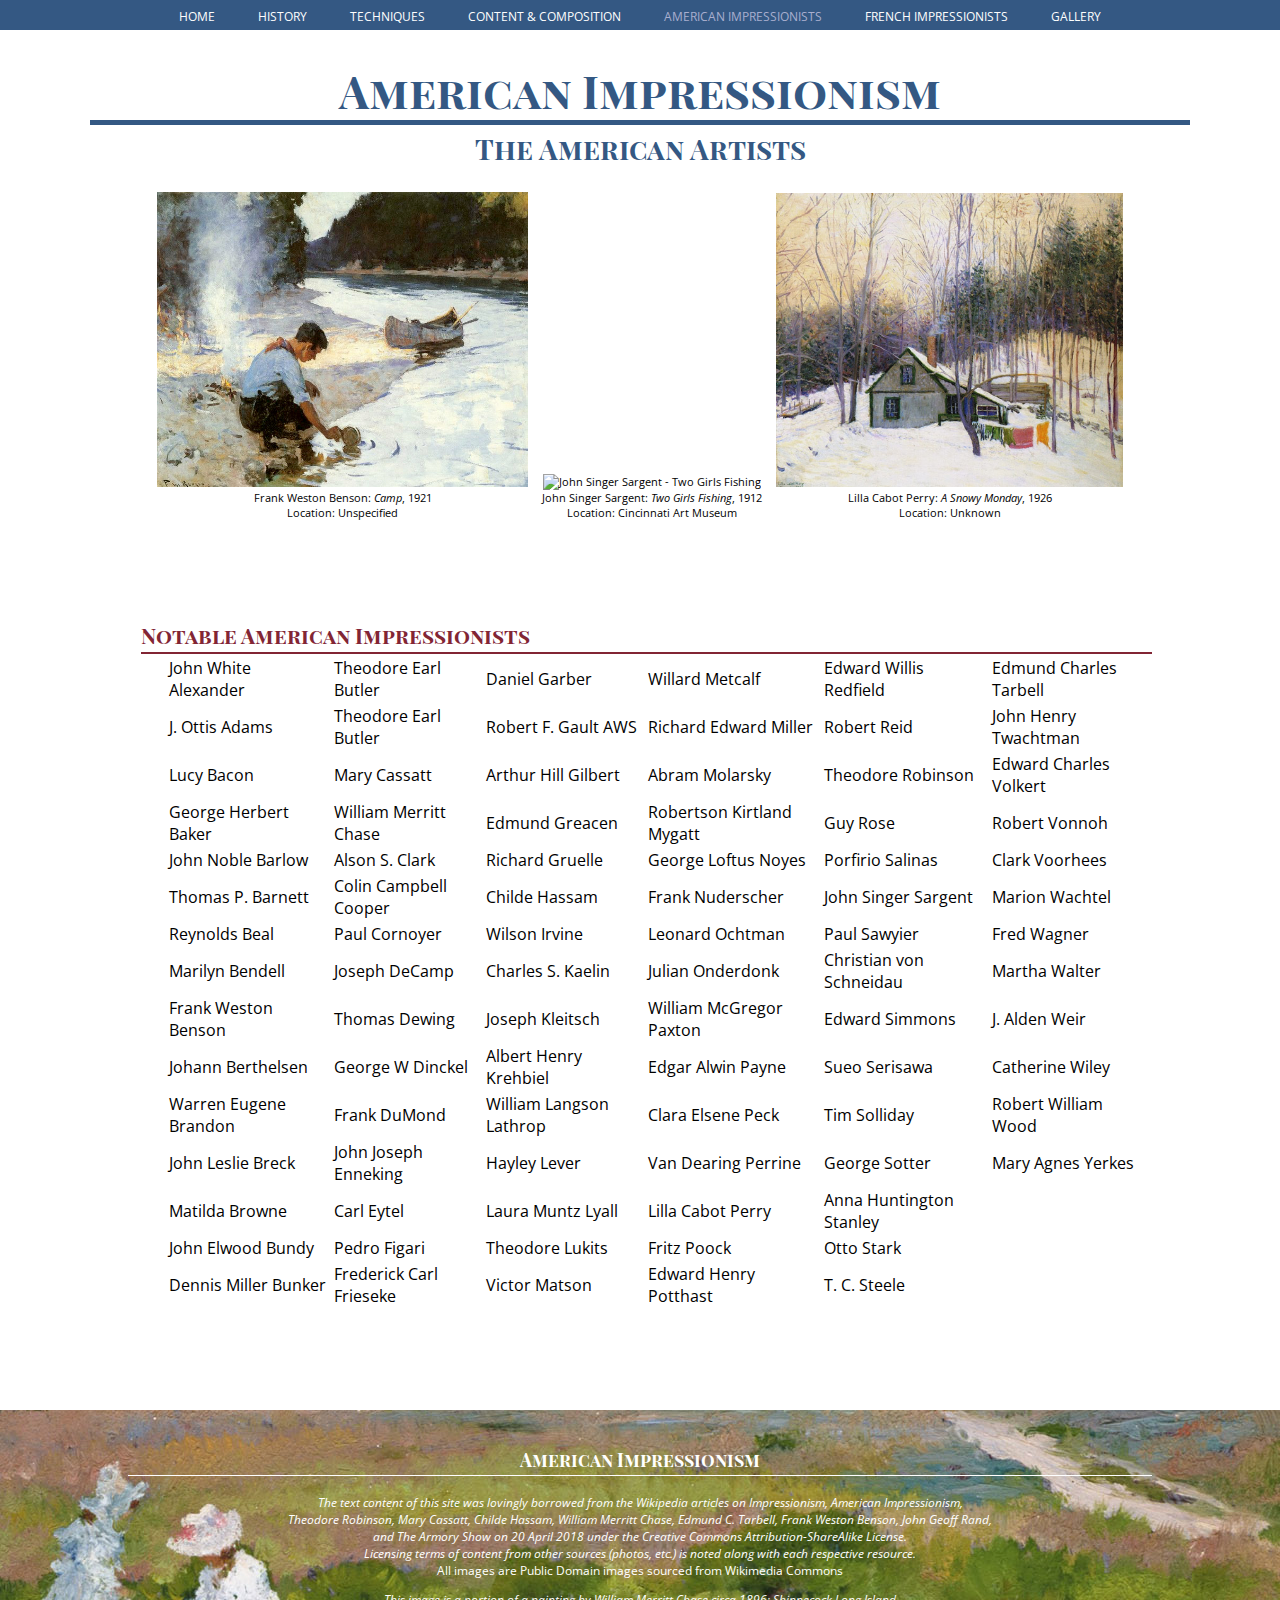
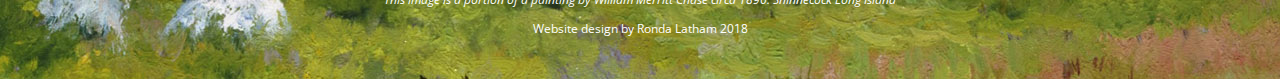
==== americans.html @ 2f0575f9 "Add files via upload" ====
<!DOCTYPE HTML>

<html lang="en">

<head>
<meta charset="utf-8" />
<link rel="stylesheet" type="text/css" href="ai.css">
<link href="https://fonts.googleapis.com/css?family=Open+Sans:300,600|Playfair+Display+SC:700|Playfair+Display:400,700" rel="stylesheet"> 
<title>American Impressionism: American Artists</title>

<body>
<nav role="navigation">
  <ul>
    <li><a href="index.html">Home</a></li>
    <li><a href="history.html">History</a></li>
    <li><a href="techniques.html">Techniques</a></li>
    <li><a href="composition.html">Content & Composition</a></li>
    <li>American Impressionists</li>
    <li><a href="french.html">French Impressionists</a></li>
    <li><a href="gallery.html">Gallery</a></li>
  </ul>
</nav>
<header class="center" role="banner"><!-- Center the Images and h1 inside the header -->
<h1>American Impressionism</h1> 
<h2>The American Artists</h2>
<figure>
  <img src="images/Camp_WC_1921_Frank_Weston_Benson.jpg" width="371" alt="Frank Weston Benson - Camp">
  <figcaption>Frank Weston Benson: <i>Camp</i>, 1921<br>Location: Unspecified</figcaption>
</figure>
<figure>
     <img src="images/John_Singer_Sargent_-_Two_Girls_Fishing.jpg" alt="John Singer Sargent - Two Girls Fishing" width="373">
<figcaption>John Singer Sargent: <i>Two Girls Fishing</i>, 1912<br>Location: Cincinnati Art Museum</figcaption>
</figure>
<figure>
	<img src="images/Lilla_Cabot_Perry,_1926_-_A_Snowy_Monday_sm.jpg" alt="Lilla Cabot Perry - A Snowy Monday" width="347">
<figcaption>Lilla Cabot Perry: <i>A Snowy Monday</i>, 1926<br>Location: Unknown</figcaption>
</figure>
</header>
<main><!-- start main body content -->
<p class="important">&nbsp;</p>


<h2>Notable American impressionists</h2>

<table>
  <tr>
    <td>John White Alexander</td>
    <td>Theodore Earl Butler</td>
    <td>Daniel Garber</td>
    <td>Willard Metcalf</td>
    <td>Edward Willis Redfield</td>
    <td>Edmund Charles Tarbell</td>
  </tr>
    <tr>
    <td>J. Ottis Adams</td>
    <td>Theodore Earl Butler</td>
    <td>Robert F. Gault AWS</td>
    <td>Richard Edward Miller</td>
    <td>Robert Reid</td>
    <td>John Henry Twachtman</td>
  </tr>
    <tr>
    <td>Lucy Bacon</td>
    <td>Mary Cassatt</td>
    <td>Arthur Hill Gilbert</td>
    <td>Abram Molarsky</td>
    <td>Theodore Robinson</td>
    <td>Edward Charles Volkert</td>
  </tr>
    <tr>
    <td>George Herbert Baker</td>
    <td>William Merritt Chase</td>
    <td>Edmund Greacen</td>
    <td>Robertson Kirtland Mygatt</td>
    <td>Guy Rose</td>
    <td>Robert Vonnoh</td>
  </tr>
    <tr>
    <td>John Noble Barlow</td>
    <td>Alson S. Clark</td>
    <td>Richard Gruelle</td>
    <td>George Loftus Noyes</td>
    <td>Porfirio Salinas</td>
    <td>Clark Voorhees</td>
  </tr>
    <tr>
    <td>Thomas P. Barnett</td>
    <td>Colin Campbell Cooper</td>
    <td>Childe Hassam</td>
    <td>Frank Nuderscher</td>
    <td>John Singer Sargent</td>
    <td>Marion Wachtel</td>
  </tr>
    <tr>
    <td>Reynolds Beal</td>
    <td>Paul Cornoyer</td>
    <td>Wilson Irvine</td>
    <td>Leonard Ochtman</td>
    <td>Paul Sawyier</td>
    <td>Fred Wagner</td>
  </tr>
    <tr>
    <td>Marilyn Bendell</td>
    <td>Joseph DeCamp</td>
    <td>Charles S. Kaelin</td>
    <td>Julian Onderdonk</td>
    <td>Christian von Schneidau</td>
    <td>Martha Walter</td>
  </tr>
    <tr>
    <td>Frank Weston Benson</td>
    <td>Thomas Dewing</td>
    <td>Joseph Kleitsch</td>
    <td>William McGregor Paxton</td>
    <td>Edward Simmons</td>
    <td>J. Alden Weir</td>
  </tr>
    <tr>
    <td>Johann Berthelsen</td>
    <td>George W Dinckel</td>
    <td>Albert Henry Krehbiel</td>
    <td>Edgar Alwin Payne</td>
    <td>Sueo Serisawa</td>
    <td>Catherine Wiley</td>
  </tr>
    <tr>
    <td>Warren Eugene Brandon</td>
    <td>Frank DuMond</td>
    <td>William Langson Lathrop</td>
    <td>Clara Elsene Peck</td>
    <td>Tim Solliday</td>
    <td>Robert William Wood</td>
  </tr>
    <tr>
    <td>John Leslie Breck</td>
    <td>John Joseph Enneking</td>
    <td>Hayley Lever</td>
    <td>Van Dearing Perrine</td>
    <td>George Sotter</td>
    <td>Mary Agnes Yerkes</td>
  </tr>
    <tr>
    <td>Matilda Browne</td>
    <td>Carl Eytel</td>
    <td>Laura Muntz Lyall</td>
    <td>Lilla Cabot Perry</td>
    <td>Anna Huntington Stanley</td>
    <td>&nbsp;</td>
  </tr>
    <tr>
    <td>John Elwood Bundy</td>
    <td>Pedro Figari</td>
    <td>Theodore Lukits</td>
    <td>Fritz Poock</td>
    <td>Otto Stark</td>
    <td>&nbsp;</td>
  </tr>
    <tr>
    <td>Dennis Miller Bunker</td>
    <td>Frederick Carl Frieseke</td>
    <td>Victor Matson</td>
    <td>Edward Henry Potthast</td>
    <td>T. C. Steele</td>
    <td>&nbsp;</td>
  </tr>

</table>

</main><!-- end main body content -->
<footer role="contentsource">
<h3>American Impressionism</h3>
<p><i>The text content of this site was lovingly borrowed from the Wikipedia articles on Impressionism, American Impressionism,</br>Theodore Robinson, Mary Cassatt, Childe Hassam, William Merritt Chase, Edmund C. Tarbell, Frank Weston Benson, John Geoff Rand,</br>and The Armory Show on 20 April 2018 under the Creative Commons Attribution-ShareAlike License.</br>Licensing terms of content from other sources (photos, etc.) is noted along with each respective resource.</i></br>All images are Public Domain images sourced from Wikimedia Commons</p></p>
<p><i>This image is a portion of a painting by William Merritt Chase circa 1896: Shinnecock Long Island</i></p>
<p>Website design by Ronda Latham 2018</p>
</footer>
</body>

</html>
---- ai.css ----
/*
    stylesheet for American Impressionism
*/
/*
    font-family: 'Open Sans', sans-serif;
    font-family: 'Playfair Display SC', serif;
    font-family: 'Playfair Display', serif;
*/
body {
  font-family: 'Open Sans', sans-serif;
  margin: 0 auto;
  padding: 0;  
  }
main {
  padding-left: 13%;
  padding-right: 10%;
  padding-bottom: 100px;
  }
h1, h2, h3 {
  font-family: 'Playfair Display SC', serif;
  font-weight: bold;
  }
header h1 {
   color: #345883;
   font-size: 27px;
   padding-bottom: 0px;
   margin-bottom: 20px;
   border-bottom: 5px solid #345883;
   }
h2 {
  color: #822534;
  text-transform: capitalize;
  }
header h2 {
   padding-top: 0px;
   padding-bottom: 0px;
   margin-top: -15px;
   margin-bottom: 20px;
   font-size: 20px;
   color: #345883;
   }
main h2 {
    /*font-family: 'Playfair Display', serif;*/
   font-size: 21px;
   padding-top: 20px;
   margin-left: -25px;
   padding-bottom: 3px;
   margin-bottom: 0px;
   border-bottom: 2px solid #822534;
   }
header {
  padding-bottom:20px;
  padding-left: 7%;
  padding-right: 7%;
  }
@media screen and (min-width:720px) {
    header h1 { font-size:45px; }
    header h2 { font-size: 28px; } /* Increase the font size for larger screens*/
  }
@media screen and (max-width:720px) {
    img { width:280px; } /* Decrease the size of the images for smaller screens*/
    }
figure {
   display: inline-block;
   text-align: center;
   font-size: 11px;
   margin: 5px;
   }
nav {
  background-color: #345883;
  color: #a9afcf;
  text-transform: uppercase;
  font-size: 12px;
  text-align: right;
  }
nav ul {
   padding: 0px;
   margin: 0 auto;
   text-align: center;
  }
nav li {
  display: inline-block;
  list-style-type: none;
  padding: 8px 20px 5px 20px;
  }
nav a:link {
  color: #ffffff;
  text-decoration: none;
  }
nav a:visited {
   color: #ffffff;
   }
nav a:hover {
  color: #a9afcf;
  text-decoration: none;
  }
nav a:active {
   color: #a9afcf;
   }
table {
  width: 100%;
  }
footer {
  font-family: 'Open Sans', sans-serif;
  color: #ffffff;
  font-size: 12px;
  text-align: center;
  background-color: #345883;
  background: url("images/Background.jpg") bottom center no-repeat;
  padding-left: 10%;
  padding-right: 10%;
  padding-top: 20px;
  padding-bottom: 30px;
  margin-bottom: 0px;
   }
footer h3 {
  border-bottom: 1px solid #ffffff;
  padding-bottom: 3px;
  font-size: 18px;
  }  
.important {
  }
.firstparagraph {
  margin-top: 10px;
  }
.fltlft {
  float: left;
  }
.fltrt {
   float: right;
   }
.clear {
  clear: both;
  }
.center {
  text-align: center;
  }
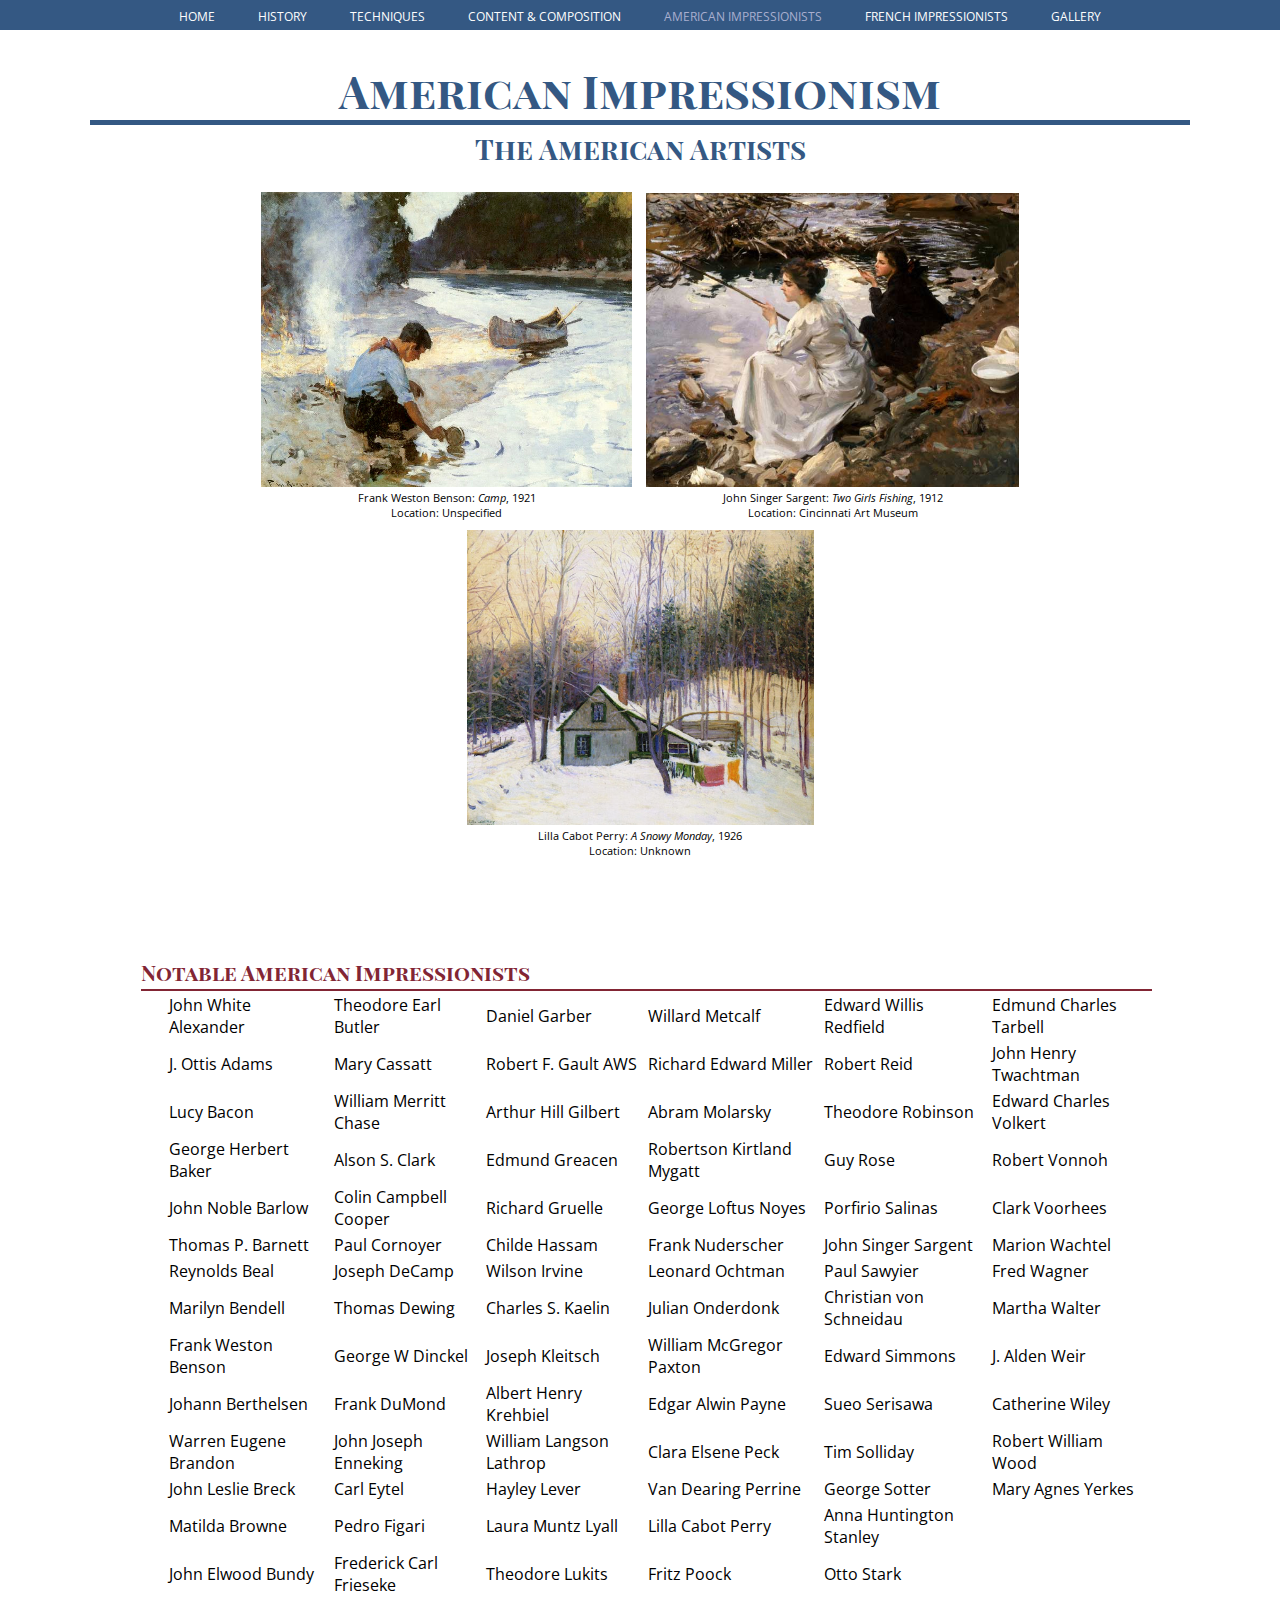
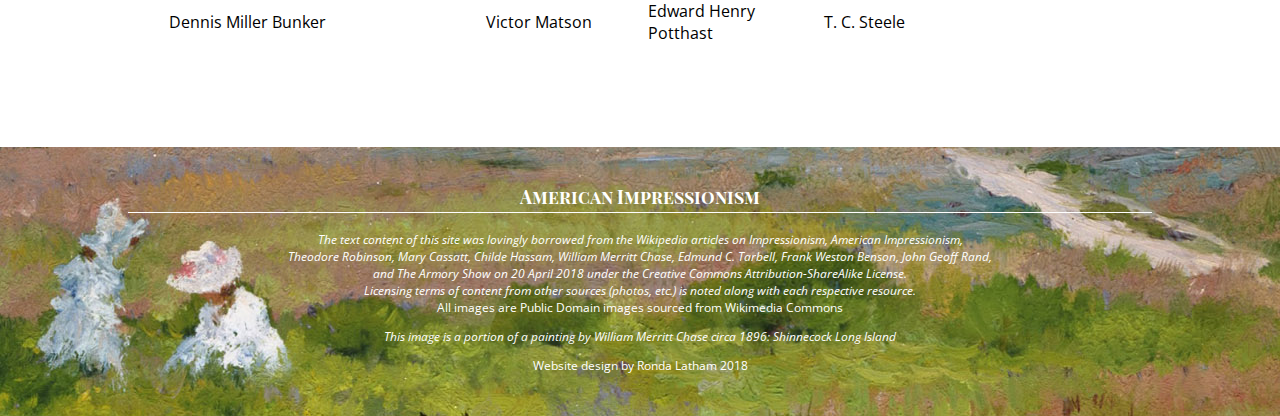
==== commit e190bb7c: "Add files via upload" ====
--- a/americans.html
+++ b/americans.html
@@ -53,7 +53,7 @@
   </tr>
     <tr>
     <td>J. Ottis Adams</td>
-    <td>Theodore Earl Butler</td>
+    <td>Mary Cassatt</td>
     <td>Robert F. Gault AWS</td>
     <td>Richard Edward Miller</td>
     <td>Robert Reid</td>
@@ -61,7 +61,7 @@
   </tr>
     <tr>
     <td>Lucy Bacon</td>
-    <td>Mary Cassatt</td>
+    <td>William Merritt Chase</td>
     <td>Arthur Hill Gilbert</td>
     <td>Abram Molarsky</td>
     <td>Theodore Robinson</td>
@@ -69,7 +69,7 @@
   </tr>
     <tr>
     <td>George Herbert Baker</td>
-    <td>William Merritt Chase</td>
+    <td>Alson S. Clark</td>
     <td>Edmund Greacen</td>
     <td>Robertson Kirtland Mygatt</td>
     <td>Guy Rose</td>
@@ -77,7 +77,7 @@
   </tr>
     <tr>
     <td>John Noble Barlow</td>
-    <td>Alson S. Clark</td>
+    <td>Colin Campbell Cooper</td>
     <td>Richard Gruelle</td>
     <td>George Loftus Noyes</td>
     <td>Porfirio Salinas</td>
@@ -85,7 +85,7 @@
   </tr>
     <tr>
     <td>Thomas P. Barnett</td>
-    <td>Colin Campbell Cooper</td>
+    <td>Paul Cornoyer</td>
     <td>Childe Hassam</td>
     <td>Frank Nuderscher</td>
     <td>John Singer Sargent</td>
@@ -93,7 +93,7 @@
   </tr>
     <tr>
     <td>Reynolds Beal</td>
-    <td>Paul Cornoyer</td>
+    <td>Joseph DeCamp</td>
     <td>Wilson Irvine</td>
     <td>Leonard Ochtman</td>
     <td>Paul Sawyier</td>
@@ -101,7 +101,7 @@
   </tr>
     <tr>
     <td>Marilyn Bendell</td>
-    <td>Joseph DeCamp</td>
+    <td>Thomas Dewing</td>
     <td>Charles S. Kaelin</td>
     <td>Julian Onderdonk</td>
     <td>Christian von Schneidau</td>
@@ -109,7 +109,7 @@
   </tr>
     <tr>
     <td>Frank Weston Benson</td>
-    <td>Thomas Dewing</td>
+    <td>George W Dinckel</td>
     <td>Joseph Kleitsch</td>
     <td>William McGregor Paxton</td>
     <td>Edward Simmons</td>
@@ -117,7 +117,7 @@
   </tr>
     <tr>
     <td>Johann Berthelsen</td>
-    <td>George W Dinckel</td>
+    <td>Frank DuMond</td>
     <td>Albert Henry Krehbiel</td>
     <td>Edgar Alwin Payne</td>
     <td>Sueo Serisawa</td>
@@ -125,7 +125,7 @@
   </tr>
     <tr>
     <td>Warren Eugene Brandon</td>
-    <td>Frank DuMond</td>
+    <td>John Joseph Enneking</td>
     <td>William Langson Lathrop</td>
     <td>Clara Elsene Peck</td>
     <td>Tim Solliday</td>
@@ -133,7 +133,7 @@
   </tr>
     <tr>
     <td>John Leslie Breck</td>
-    <td>John Joseph Enneking</td>
+    <td>Carl Eytel</td>
     <td>Hayley Lever</td>
     <td>Van Dearing Perrine</td>
     <td>George Sotter</td>
@@ -141,7 +141,7 @@
   </tr>
     <tr>
     <td>Matilda Browne</td>
-    <td>Carl Eytel</td>
+    <td>Pedro Figari</td>
     <td>Laura Muntz Lyall</td>
     <td>Lilla Cabot Perry</td>
     <td>Anna Huntington Stanley</td>
@@ -149,7 +149,7 @@
   </tr>
     <tr>
     <td>John Elwood Bundy</td>
-    <td>Pedro Figari</td>
+    <td>Frederick Carl Frieseke</td>
     <td>Theodore Lukits</td>
     <td>Fritz Poock</td>
     <td>Otto Stark</td>
@@ -157,7 +157,7 @@
   </tr>
     <tr>
     <td>Dennis Miller Bunker</td>
-    <td>Frederick Carl Frieseke</td>
+    <td></td>
     <td>Victor Matson</td>
     <td>Edward Henry Potthast</td>
     <td>T. C. Steele</td>
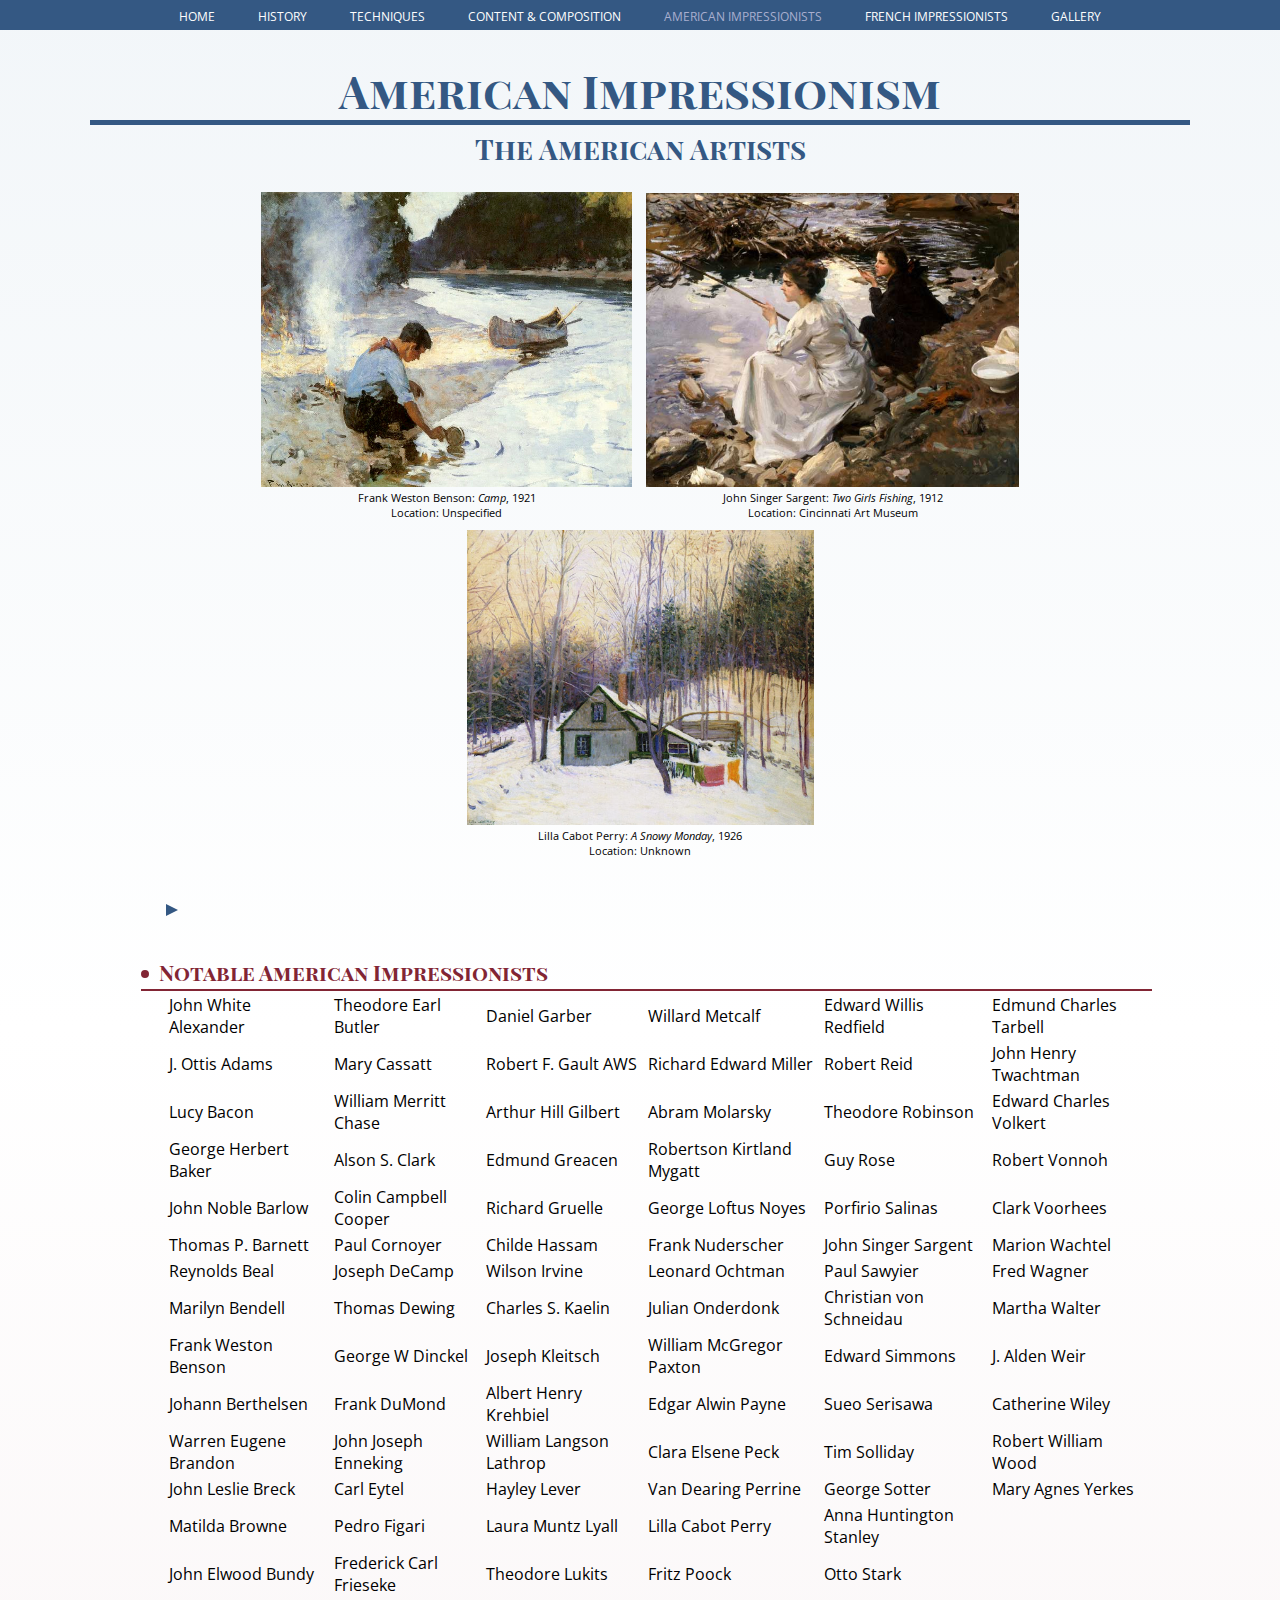
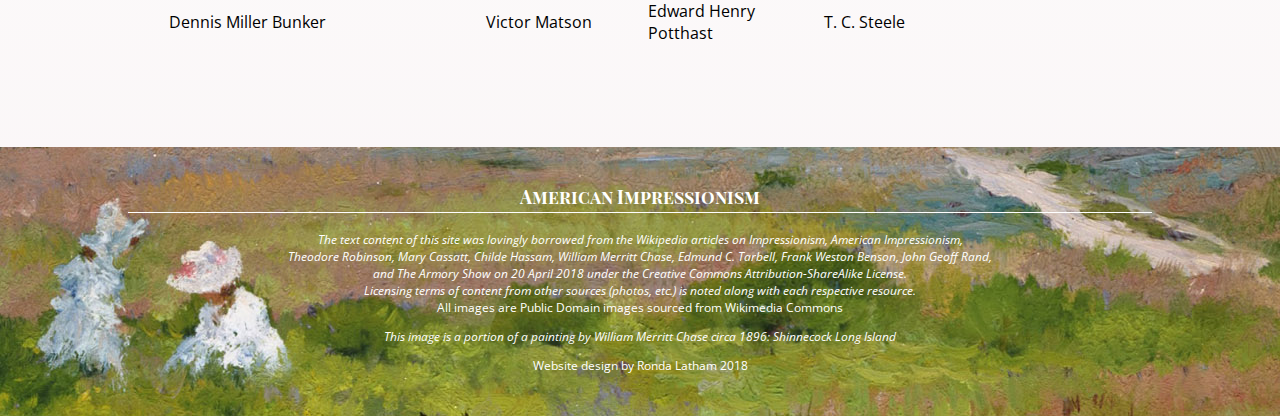
==== commit 894e4b47: "Add files via upload" ====
--- a/americans.html
+++ b/americans.html
@@ -37,10 +37,10 @@
 </figure>
 </header>
 <main><!-- start main body content -->
-<p class="important">&nbsp;</p>
+<p><span class="important">A</span></p>
 
 
-<h2>Notable American impressionists</h2>
+<h2><span class="important2">A</span>Notable American impressionists</h2>
 
 <table>
   <tr>
--- a/ai.css
+++ b/ai.css
@@ -9,8 +9,14 @@
 body {
   font-family: 'Open Sans', sans-serif;
   margin: 0 auto;
-  padding: 0;  
-  }
+  padding: 0; 
+background: #f2f6f9; /* Old browsers */
+background: -moz-linear-gradient(top, #f2f6f9 0%, #ffffff 51%, #f9f4f5 100%); /* FF3.6-15 */
+background: -webkit-linear-gradient(top, #f2f6f9 0%,#ffffff 51%,#f9f4f5 100%); /* Chrome10-25,Safari5.1-6 */
+background: linear-gradient(to bottom, #f2f6f9 0%,#ffffff 51%,#f9f4f5 100%); /* W3C, IE10+, FF16+, Chrome26+, Opera12+, Safari7+ */
+filter: progid:DXImageTransform.Microsoft.gradient( startColorstr='#f2f6f9', endColorstr='#f9f4f5',GradientType=0 ); /* IE6-9 */
+
+}
 main {
   padding-left: 13%;
   padding-right: 10%;
@@ -22,6 +28,7 @@
   }
 header h1 {
    color: #345883;
+   color: rgba(52, 88, 131, 1);
    font-size: 27px;
    padding-bottom: 0px;
    margin-bottom: 20px;
@@ -119,6 +126,25 @@
   font-size: 18px;
   }  
 .important {
+   display:inline-block; 
+   height: 0; 
+   width: 0; 
+   border-width:6px 5px 6px 12px; 
+   border-style:solid; 
+   border-color: transparent; 
+   overflow:hidden; 
+   vertical-align: baseline; 
+   border-left-color: #345883;
+  }
+.important2 {
+   display: inline-block; 
+   border:4px solid #822534; 
+   overflow:hidden; 
+   width:0; 
+   height:0; 
+   margin-right: 10px; 
+   border-radius:4px; 
+   vertical-align: 12%;
   }
 .firstparagraph {
   margin-top: 10px;
@@ -135,3 +161,6 @@
 .center {
   text-align: center;
   }
+.top  {
+  transition-delay: 5s
+  }
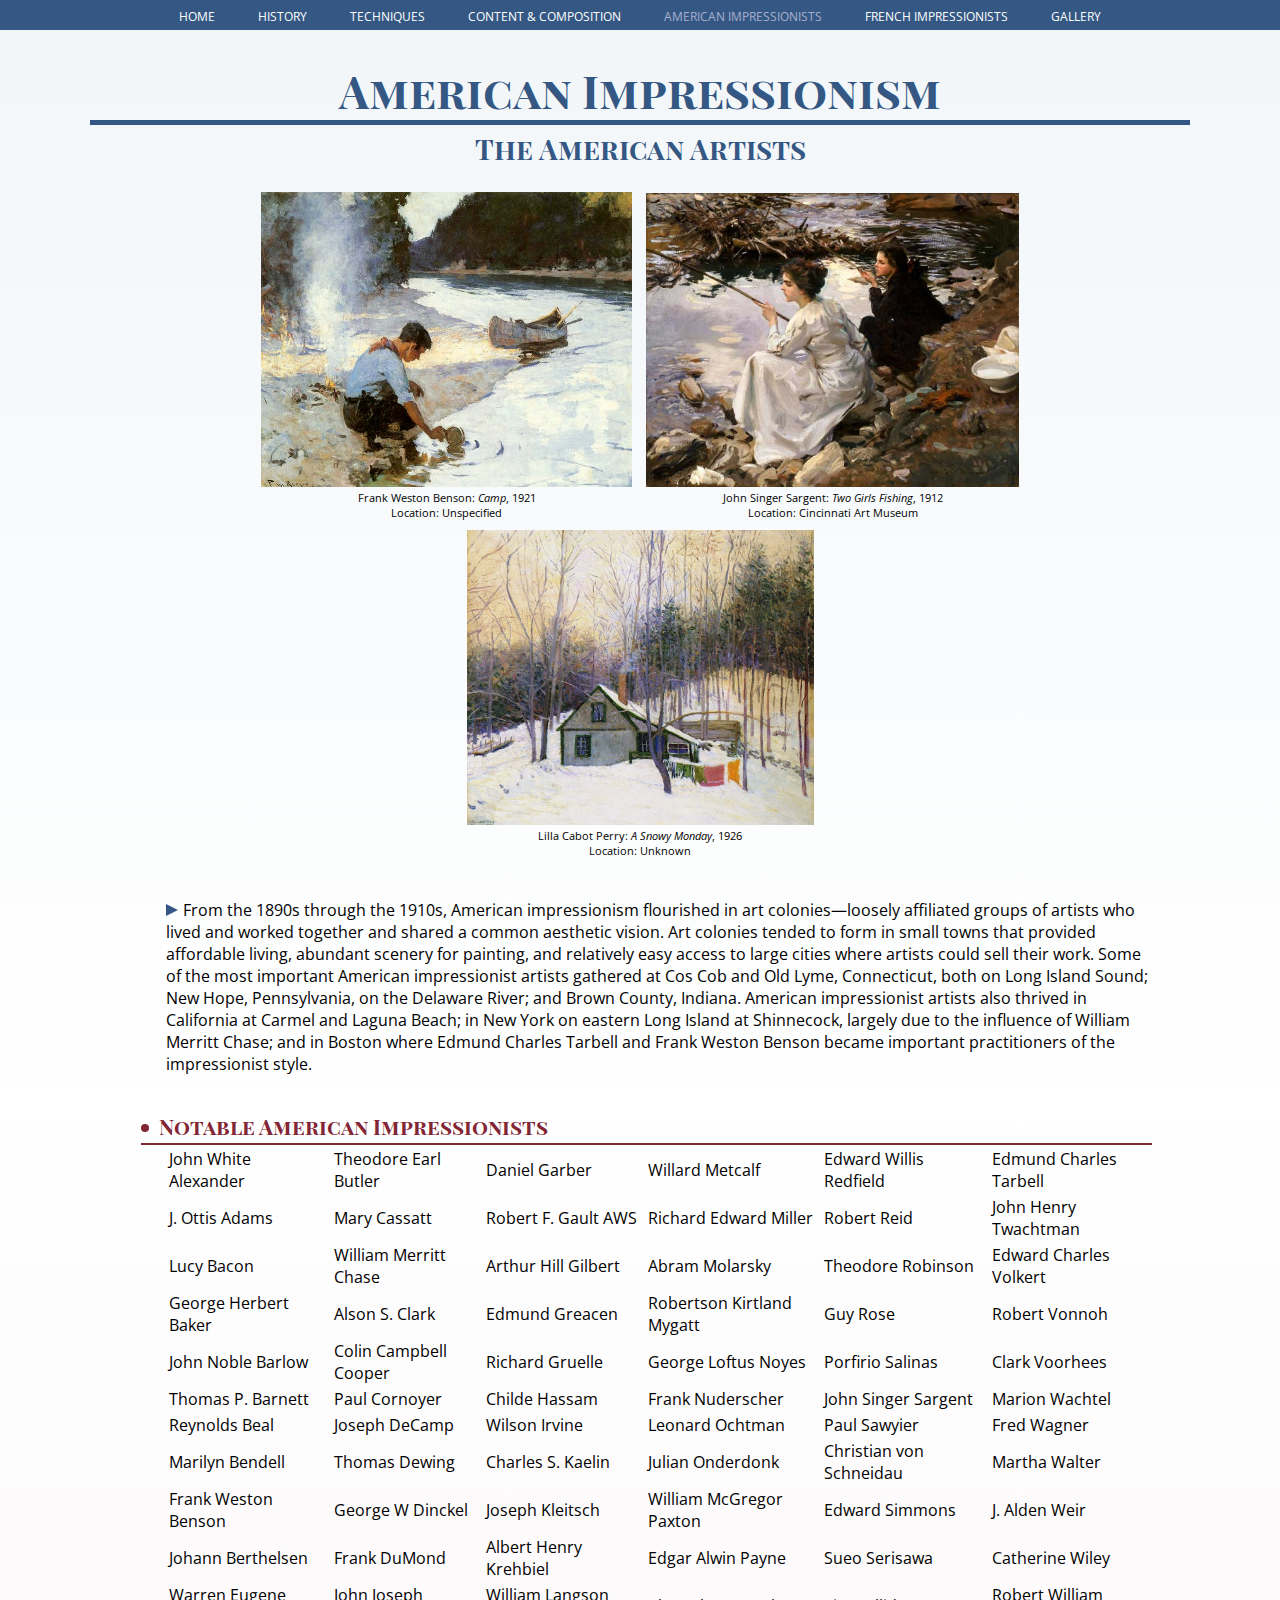
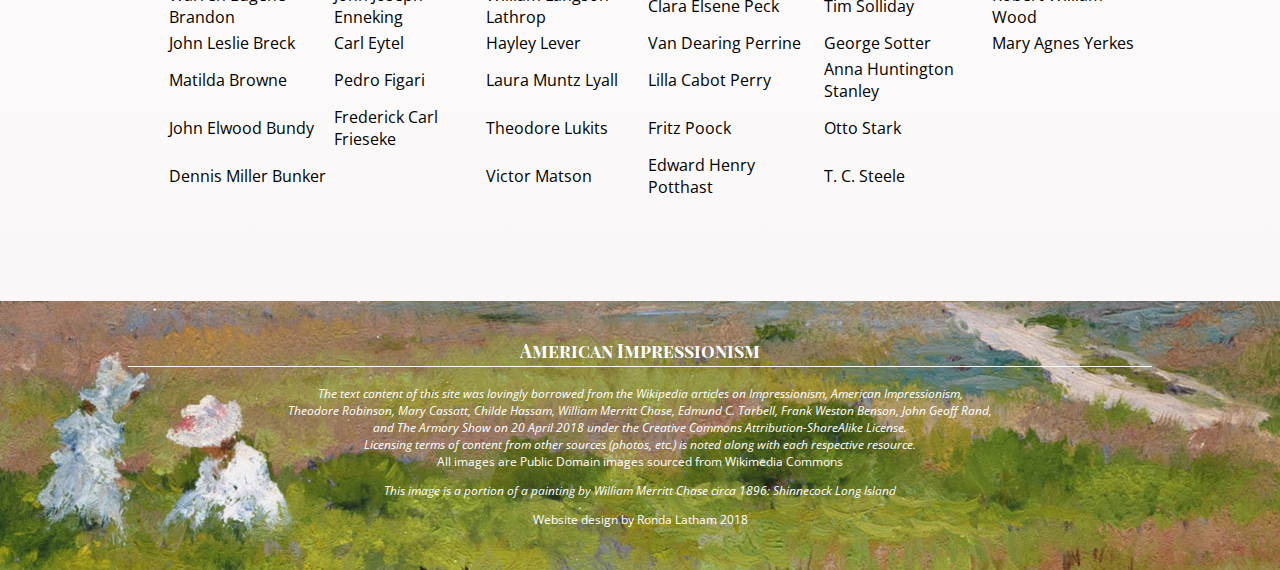
==== commit 7c8301e4: "Add files via upload" ====
--- a/americans.html
+++ b/americans.html
@@ -37,10 +37,10 @@
 </figure>
 </header>
 <main><!-- start main body content -->
-<p><span class="important">A</span></p>
+<p><span class="important">A</span>From the 1890s through the 1910s, American impressionism flourished in art colonies—loosely affiliated groups of artists who lived and worked together and shared a common aesthetic vision. Art colonies tended to form in small towns that provided affordable living, abundant scenery for painting, and relatively easy access to large cities where artists could sell their work. Some of the most important American impressionist artists gathered at Cos Cob and Old Lyme, Connecticut, both on Long Island Sound; New Hope, Pennsylvania, on the Delaware River; and Brown County, Indiana. American impressionist artists also thrived in California at Carmel and Laguna Beach; in New York on eastern Long Island at Shinnecock, largely due to the influence of William Merritt Chase; and in Boston where Edmund Charles Tarbell and Frank Weston Benson became important practitioners of the impressionist style.</p>
 
 
-<h2><span class="important2">A</span>Notable American impressionists</h2>
+<h2>Notable American impressionists</h2>
 
 <table>
   <tr>
--- a/ai.css
+++ b/ai.css
@@ -37,6 +37,17 @@
 h2 {
   color: #822534;
   text-transform: capitalize;
+  }
+main h2::before {
+   content: "B";
+   display: inline-block;
+   border:4px solid #822534; 
+   overflow:hidden; 
+   width:0; 
+   height:0; 
+   margin-right: 10px; 
+   border-radius:4px; 
+   vertical-align: 12%; 
   }
 header h2 {
    padding-top: 0px;
@@ -104,6 +115,16 @@
 nav a:active {
    color: #a9afcf;
    }
+main ul li {
+    list-style-type: none;
+	text-indent: -31px;
+   }
+main ul li::before {
+   content: "\269C";
+   font-size: 20px;
+   color: #4d970f;
+   padding: 10px;
+}
 table {
   width: 100%;
   }
@@ -136,16 +157,6 @@
    vertical-align: baseline; 
    border-left-color: #345883;
   }
-.important2 {
-   display: inline-block; 
-   border:4px solid #822534; 
-   overflow:hidden; 
-   width:0; 
-   height:0; 
-   margin-right: 10px; 
-   border-radius:4px; 
-   vertical-align: 12%;
-  }
 .firstparagraph {
   margin-top: 10px;
   }
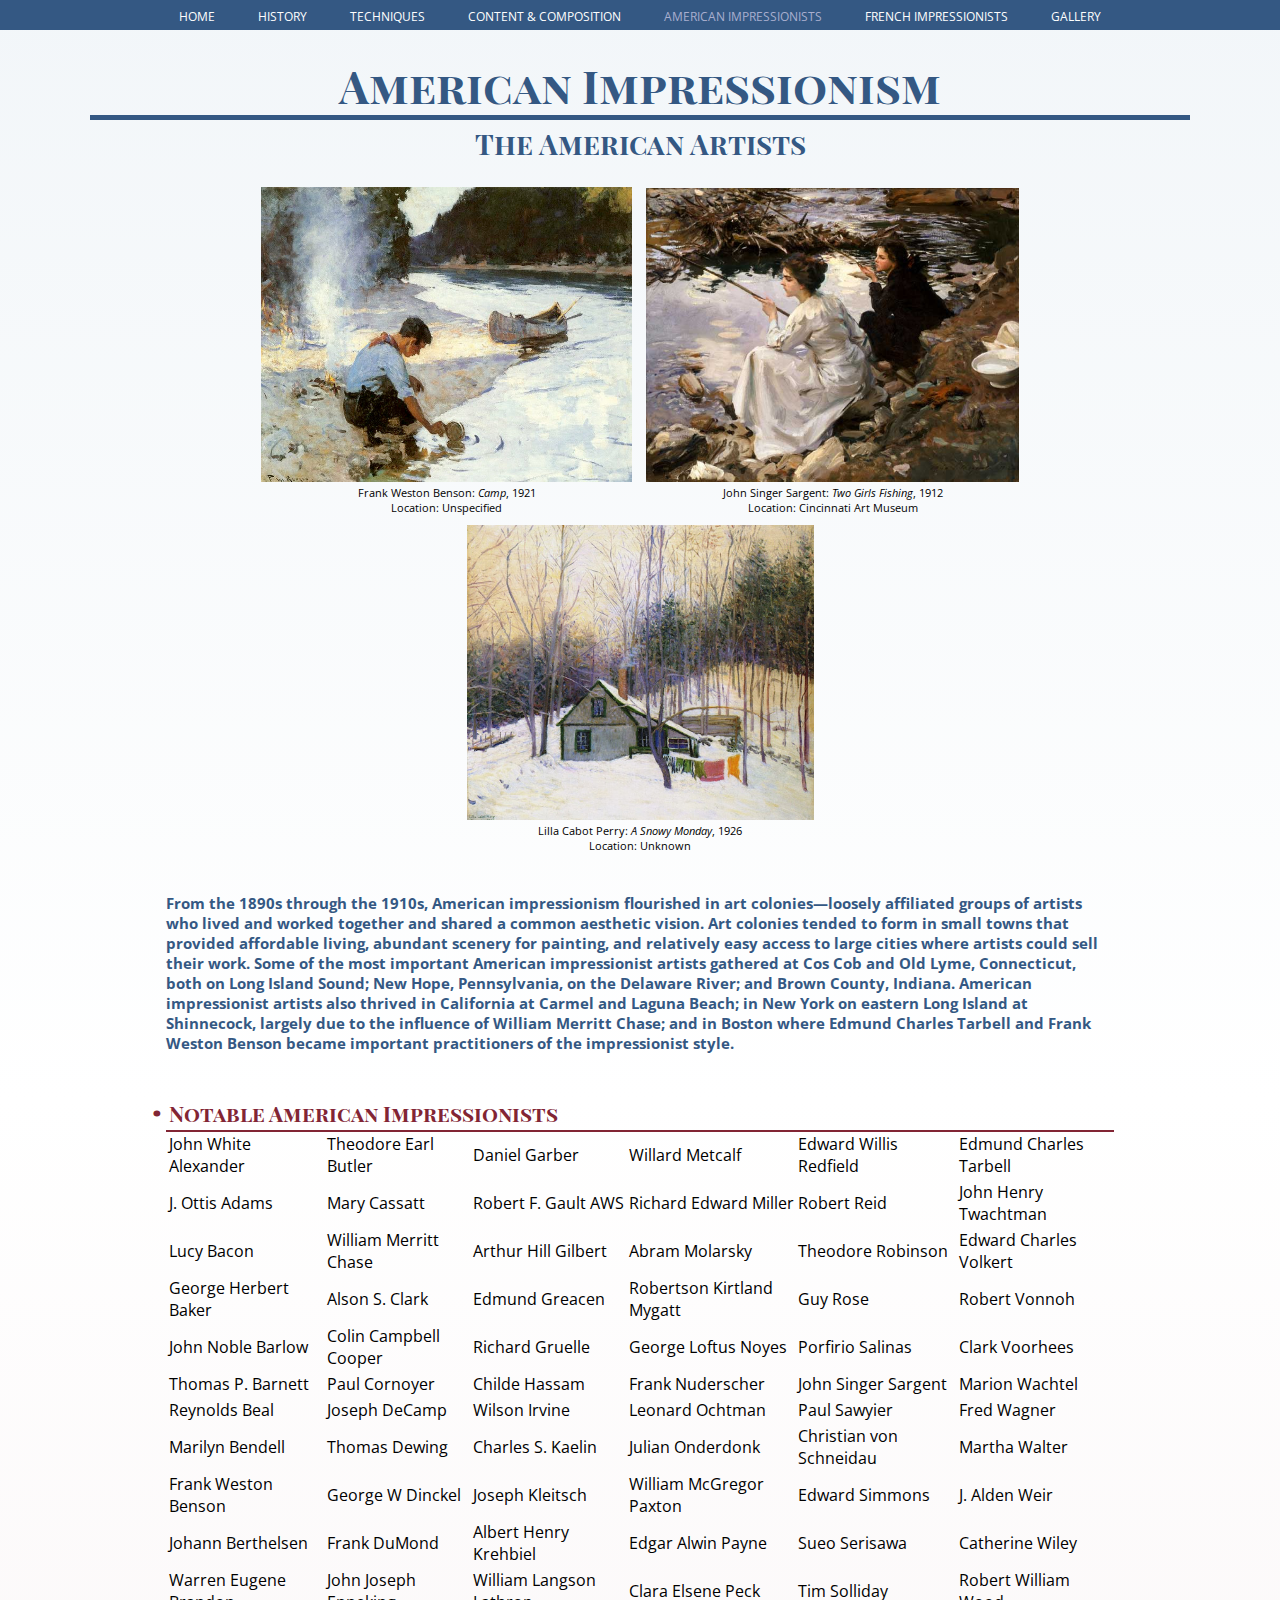
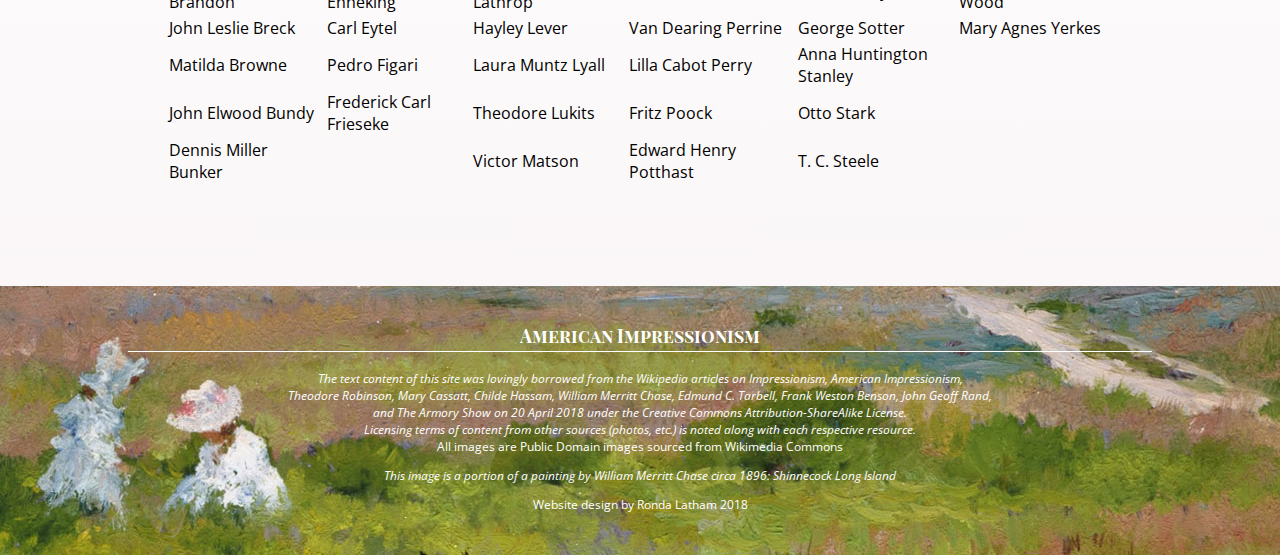
==== commit 05d445b6: "Add files via upload" ====
--- a/americans.html
+++ b/americans.html
@@ -37,7 +37,7 @@
 </figure>
 </header>
 <main><!-- start main body content -->
-<p><span class="important">A</span>From the 1890s through the 1910s, American impressionism flourished in art colonies—loosely affiliated groups of artists who lived and worked together and shared a common aesthetic vision. Art colonies tended to form in small towns that provided affordable living, abundant scenery for painting, and relatively easy access to large cities where artists could sell their work. Some of the most important American impressionist artists gathered at Cos Cob and Old Lyme, Connecticut, both on Long Island Sound; New Hope, Pennsylvania, on the Delaware River; and Brown County, Indiana. American impressionist artists also thrived in California at Carmel and Laguna Beach; in New York on eastern Long Island at Shinnecock, largely due to the influence of William Merritt Chase; and in Boston where Edmund Charles Tarbell and Frank Weston Benson became important practitioners of the impressionist style.</p>
+<p class="important">From the 1890s through the 1910s, American impressionism flourished in art colonies—loosely affiliated groups of artists who lived and worked together and shared a common aesthetic vision. Art colonies tended to form in small towns that provided affordable living, abundant scenery for painting, and relatively easy access to large cities where artists could sell their work. Some of the most important American impressionist artists gathered at Cos Cob and Old Lyme, Connecticut, both on Long Island Sound; New Hope, Pennsylvania, on the Delaware River; and Brown County, Indiana. American impressionist artists also thrived in California at Carmel and Laguna Beach; in New York on eastern Long Island at Shinnecock, largely due to the influence of William Merritt Chase; and in Boston where Edmund Charles Tarbell and Frank Weston Benson became important practitioners of the impressionist style.</p>
 
 
 <h2>Notable American impressionists</h2>
--- a/ai.css
+++ b/ai.css
@@ -19,7 +19,7 @@
 }
 main {
   padding-left: 13%;
-  padding-right: 10%;
+  padding-right: 13%;
   padding-bottom: 100px;
   }
 h1, h2, h3 {
@@ -30,6 +30,7 @@
    color: #345883;
    color: rgba(52, 88, 131, 1);
    font-size: 27px;
+   padding-top: 25px;
    padding-bottom: 0px;
    margin-bottom: 20px;
    border-bottom: 5px solid #345883;
@@ -39,16 +40,30 @@
   text-transform: capitalize;
   }
 main h2::before {
-   content: "B";
-   display: inline-block;
+   content: "\00B7";
+   font-size: 40px;
+   padding-right: 6px;
+   margin-left: -15px;
+   vertical-align: -4px;
+  /* display: inline-block;
    border:4px solid #822534; 
    overflow:hidden; 
    width:0; 
    height:0; 
    margin-right: 10px; 
    border-radius:4px; 
-   vertical-align: 12%; 
-  }
+   vertical-align: 12%; */
+  }
+  main h2 {
+    /*font-family: 'Playfair Display', serif;*/
+   font-size: 21px;
+   padding-top: 20px;
+   margin-left: 0px;
+   padding-bottom: 0px;
+   margin-bottom: -2px;
+   border-bottom: 2px solid #822534;
+   line-height: 1;
+   }
 header h2 {
    padding-top: 0px;
    padding-bottom: 0px;
@@ -57,26 +72,31 @@
    font-size: 20px;
    color: #345883;
    }
-main h2 {
-    /*font-family: 'Playfair Display', serif;*/
-   font-size: 21px;
-   padding-top: 20px;
-   margin-left: -25px;
-   padding-bottom: 3px;
-   margin-bottom: 0px;
-   border-bottom: 2px solid #822534;
-   }
+
 header {
   padding-bottom:20px;
   padding-left: 7%;
   padding-right: 7%;
   }
-@media screen and (min-width:720px) {
+@media screen and (min-width:1024px) {
+    .leftcol {
+   width: 48%;
+   float: left;
+   vertical-align: text-top;
+   }
+.rightcol {
+   width: 48%;
+   float: right;
+   margin-top: -7px;
+   padding-top: 0px;
+   }
+}
+@media screen and (min-width:768px) {
     header h1 { font-size:45px; }
     header h2 { font-size: 28px; } /* Increase the font size for larger screens*/
   }
-@media screen and (max-width:720px) {
-    img { width:280px; } /* Decrease the size of the images for smaller screens*/
+@media screen and (max-width:480px) {
+    img { width:280px;} /* Decrease the size of the images for smaller screens*/
     }
 figure {
    display: inline-block;
@@ -84,12 +104,21 @@
    font-size: 11px;
    margin: 5px;
    }
+main figure {
+   padding-top: 15px;
+   margin: 0 auto;
+   }
 nav {
   background-color: #345883;
   color: #a9afcf;
   text-transform: uppercase;
   font-size: 12px;
   text-align: right;
+  position: fixed;
+  top:0;
+  right:0;
+  left:0;
+  z-index:99; 
   }
 nav ul {
    padding: 0px;
@@ -147,15 +176,9 @@
   font-size: 18px;
   }  
 .important {
-   display:inline-block; 
-   height: 0; 
-   width: 0; 
-   border-width:6px 5px 6px 12px; 
-   border-style:solid; 
-   border-color: transparent; 
-   overflow:hidden; 
-   vertical-align: baseline; 
-   border-left-color: #345883;
+	font-size:15px;
+	color: #345883;
+	font-weight: bold;
   }
 .firstparagraph {
   margin-top: 10px;
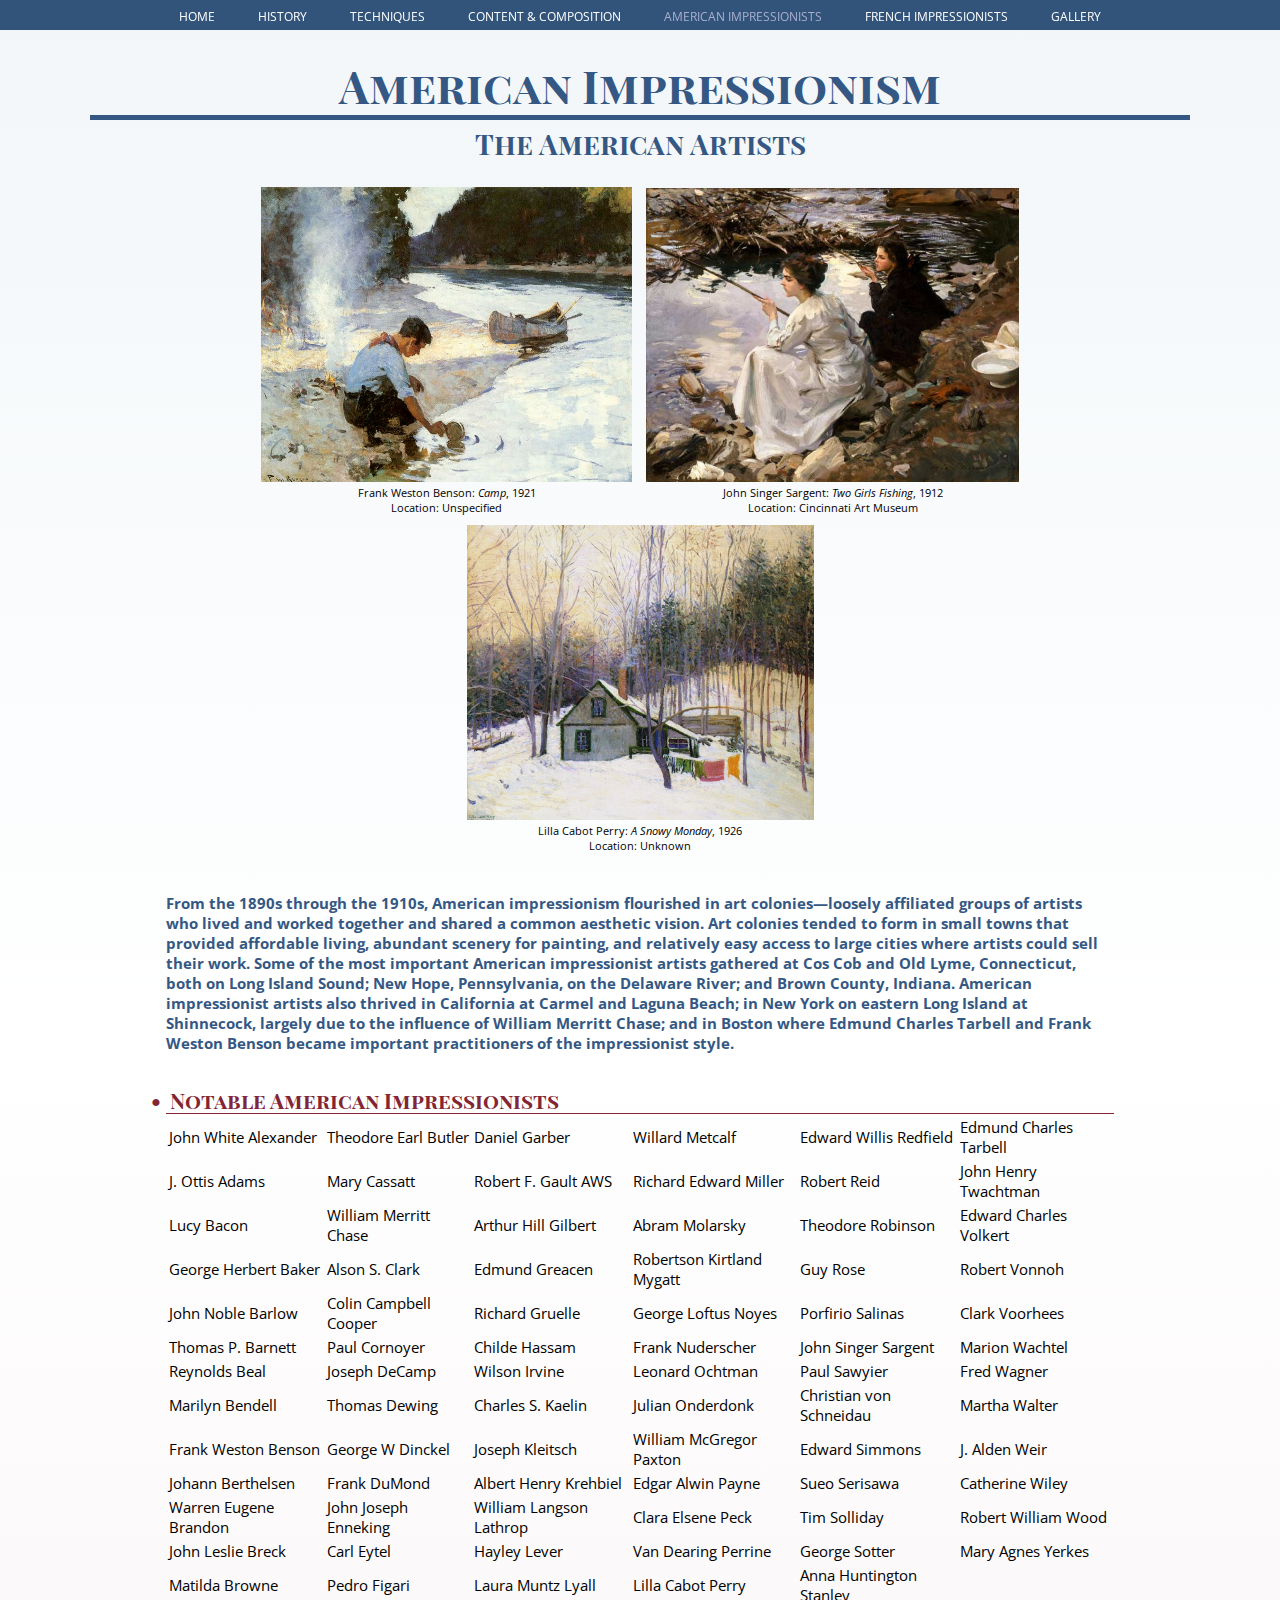
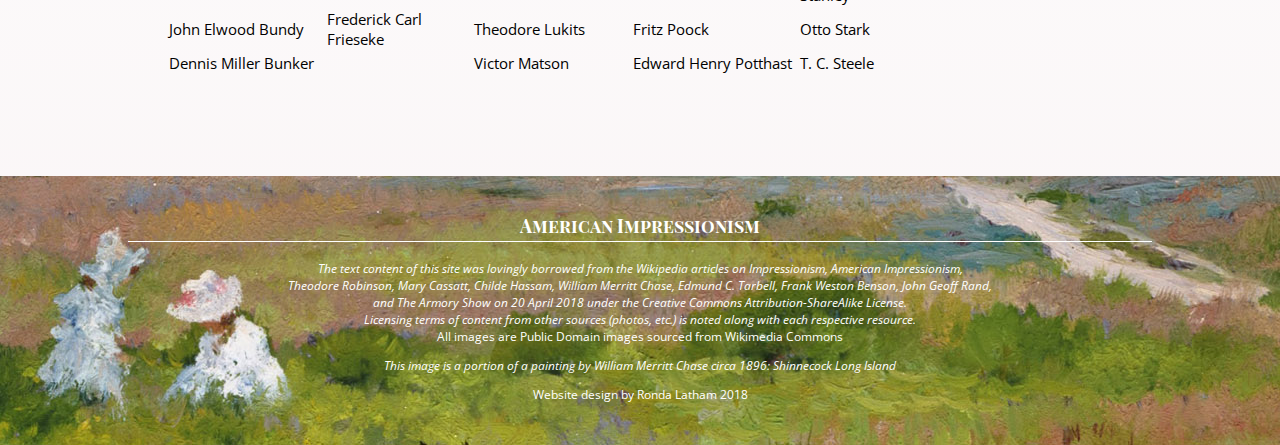
==== commit 4a1c86df: "Add files via upload" ====
--- a/americans.html
+++ b/americans.html
@@ -20,6 +20,23 @@
     <li><a href="gallery.html">Gallery</a></li>
   </ul>
 </nav>
+
+<!-- Hamburger Menu -->
+<div class="dropdown">
+  <span><img src="images/hamburger.png"></span>
+  <div class="dropdown-content">
+  <ul>
+    <li><a href="index.html">Home</a></li>
+    <li><a href="history.html">History</a></li>
+    <li><a href="techniques.html">Techniques</a></li>
+    <li><a href="composition.html">Content & Composition</a></li>
+    <li>American Impressionists</li>
+    <li><a href="french.html">French Impressionists</a></li>
+    <li><a href="gallery.html">Gallery</a></li>
+  </ul>
+  </div>
+</div>
+
 <header class="center" role="banner"><!-- Center the Images and h1 inside the header -->
 <h1>American Impressionism</h1> 
 <h2>The American Artists</h2>
--- a/ai.css
+++ b/ai.css
@@ -10,11 +10,12 @@
   font-family: 'Open Sans', sans-serif;
   margin: 0 auto;
   padding: 0; 
-background: #f2f6f9; /* Old browsers */
-background: -moz-linear-gradient(top, #f2f6f9 0%, #ffffff 51%, #f9f4f5 100%); /* FF3.6-15 */
-background: -webkit-linear-gradient(top, #f2f6f9 0%,#ffffff 51%,#f9f4f5 100%); /* Chrome10-25,Safari5.1-6 */
-background: linear-gradient(to bottom, #f2f6f9 0%,#ffffff 51%,#f9f4f5 100%); /* W3C, IE10+, FF16+, Chrome26+, Opera12+, Safari7+ */
-filter: progid:DXImageTransform.Microsoft.gradient( startColorstr='#f2f6f9', endColorstr='#f9f4f5',GradientType=0 ); /* IE6-9 */
+  font-size: 13px;
+  background: #f2f6f9; /* Old browsers */
+  background: -moz-linear-gradient(top, #f2f6f9 0%, #ffffff 51%, #f9f4f5 100%); /* FF3.6-15 */
+  background: -webkit-linear-gradient(top, #f2f6f9 0%,#ffffff 51%,#f9f4f5 100%); /* Chrome10-25,Safari5.1-6 */
+  background: linear-gradient(to bottom, #f2f6f9 0%,#ffffff 51%,#f9f4f5 100%); /* W3C, IE10+, FF16+, Chrome26+, Opera12+, Safari7+ */
+  filter: progid:DXImageTransform.Microsoft.gradient( startColorstr='#f2f6f9', endColorstr='#f9f4f5',GradientType=0 ); /* IE6-9 */
 
 }
 main {
@@ -40,11 +41,9 @@
   text-transform: capitalize;
   }
 main h2::before {
-   content: "\00B7";
-   font-size: 40px;
-   padding-right: 6px;
+   content: "\2022";
+   padding-right: 9px;
    margin-left: -15px;
-   vertical-align: -4px;
   /* display: inline-block;
    border:4px solid #822534; 
    overflow:hidden; 
@@ -56,12 +55,12 @@
   }
   main h2 {
     /*font-family: 'Playfair Display', serif;*/
-   font-size: 21px;
+   font-size: 18px;
    padding-top: 20px;
    margin-left: 0px;
-   padding-bottom: 0px;
-   margin-bottom: -2px;
-   border-bottom: 2px solid #822534;
+   padding-bottom: 2px;
+   margin-bottom: 0px;
+   border-bottom: 1px solid #822534;
    line-height: 1;
    }
 header h2 {
@@ -72,44 +71,112 @@
    font-size: 20px;
    color: #345883;
    }
-
+a {
+  outline: 0;
+  }
 header {
   padding-bottom:20px;
   padding-left: 7%;
   padding-right: 7%;
   }
 @media screen and (min-width:1024px) {
-    .leftcol {
+  .leftcol {
    width: 48%;
    float: left;
-   vertical-align: text-top;
-   }
-.rightcol {
+   padding-right:4%;
+   }
+  .rightcol {
    width: 48%;
    float: right;
-   margin-top: -7px;
-   padding-top: 0px;
+   }
+   .leftcol img {
+   margin-top: 40px;
+   }
+   .rightcol img {
+   margin-top: 46px;
    }
 }
-@media screen and (min-width:768px) {
+@media only screen and (min-width:768px) {
     header h1 { font-size:45px; }
-    header h2 { font-size: 28px; } /* Increase the font size for larger screens*/
-  }
-@media screen and (max-width:480px) {
-    img { width:280px;} /* Decrease the size of the images for smaller screens*/
+    header h2 { font-size: 28px; }
+    main h2 {font-size: 21px;}
+    body {font-size: 15px;} /* Increase the font size for larger screens*/
+	}
+@media only screen and (min-width:944px) {/* At screens larger than 944px hide the dropdown menu*/
+    .dropdown {display:none;}
+    .dropdown-content {display:none;}
+  }
+@media only screen and (max-width:480px) {
+    img { width:280px;}
+    main img {width:280px; margin: 0 -13px; text-align: center;}
+    .dropdown img {width: 35px; height: 25px;}
+    } /* Decrease the size of the images for screens smaller than 480px wide */
+
+/* At screens smaller than 944px hide the nav bar and show the dropdown menu*/
+@media only screen and (max-width:943px) {
+     nav {display: none;}
+    .dropdown {
+      position: relative;
+      padding-left: 10px;
+      padding-top: 0px;
+      padding-bottom: 0px;
+      margin-bottom: 0px;
+      margin-top: 0px;
+      display: inline-block;}
+	.dropdown-content {
+      display: none;
+      position: absolute;
+      margin-top: -24px;
+      margin-left: -7px;
+      font-size: 12px;
+      background-color: #345883;
+      background-color: rgba(01, 42, 90, .8);
+      border-radius: 3px;
+      padding-bottom: 10px;
+      padding-left: 10px;
+      color: #ffffff;
+      z-index: 1;}
+	.dropdown:hover .dropdown-content {
+      display: block;
+      color: #a9afcf;}
+    .dropdown-content ul {
+    padding: 10px 10px;
+      margin: 0px 0px 0px -10px;
+      min-width: 140px;}
+     .dropdown-content a:link {
+       color: white; text-decoration: none;}
+       .dropdown-content a:visited {
+        color: #ffffff; }
+    .dropdown-content a:hover {
+      color: #a9afcf;
+      text-decoration: none;}
+    .dropdown-content a:active {
+   color: #a9afcf;}
+   .dropdown-content li {
+     list-style-type: none;
+     padding-top: 5px;
+     padding-bottom: 5px;}
     }
+   
 figure {
    display: inline-block;
    text-align: center;
    font-size: 11px;
    margin: 5px;
    }
-main figure {
-   padding-top: 15px;
+main figure.right {
+   padding-top: 13px;
+   text-align: center;
+   margin: 0 auto;
+   }
+   main figure.left {
+   padding-top: 20px;
+   text-align: center;
    margin: 0 auto;
    }
 nav {
   background-color: #345883;
+  background-color: rgba(01, 42, 90, .8);
   color: #a9afcf;
   text-transform: uppercase;
   font-size: 12px;
@@ -154,6 +221,24 @@
    color: #4d970f;
    padding: 10px;
 }
+main a:link {
+   color: #822534;
+   font-weight: bold;
+   text-decoration: none;
+   }
+main a:visited {
+   color: #822534;
+   font-weight: 600;
+   text-decoration: none;
+   }
+main a:hover {
+   border-bottom: 2px dotted #822534;
+   padding-bottom: -5px;
+   }
+main a:active {
+   border-bottom: 2px dotted #822534;
+   padding-bottom: -5px;
+   }
 table {
   width: 100%;
   }
@@ -180,9 +265,9 @@
 	color: #345883;
 	font-weight: bold;
   }
-.firstparagraph {
+/*.firstparagraph {
   margin-top: 10px;
-  }
+  }*/
 .fltlft {
   float: left;
   }
@@ -195,6 +280,6 @@
 .center {
   text-align: center;
   }
-.top  {
+/*.top  {
   transition-delay: 5s
-  }
+  }*/
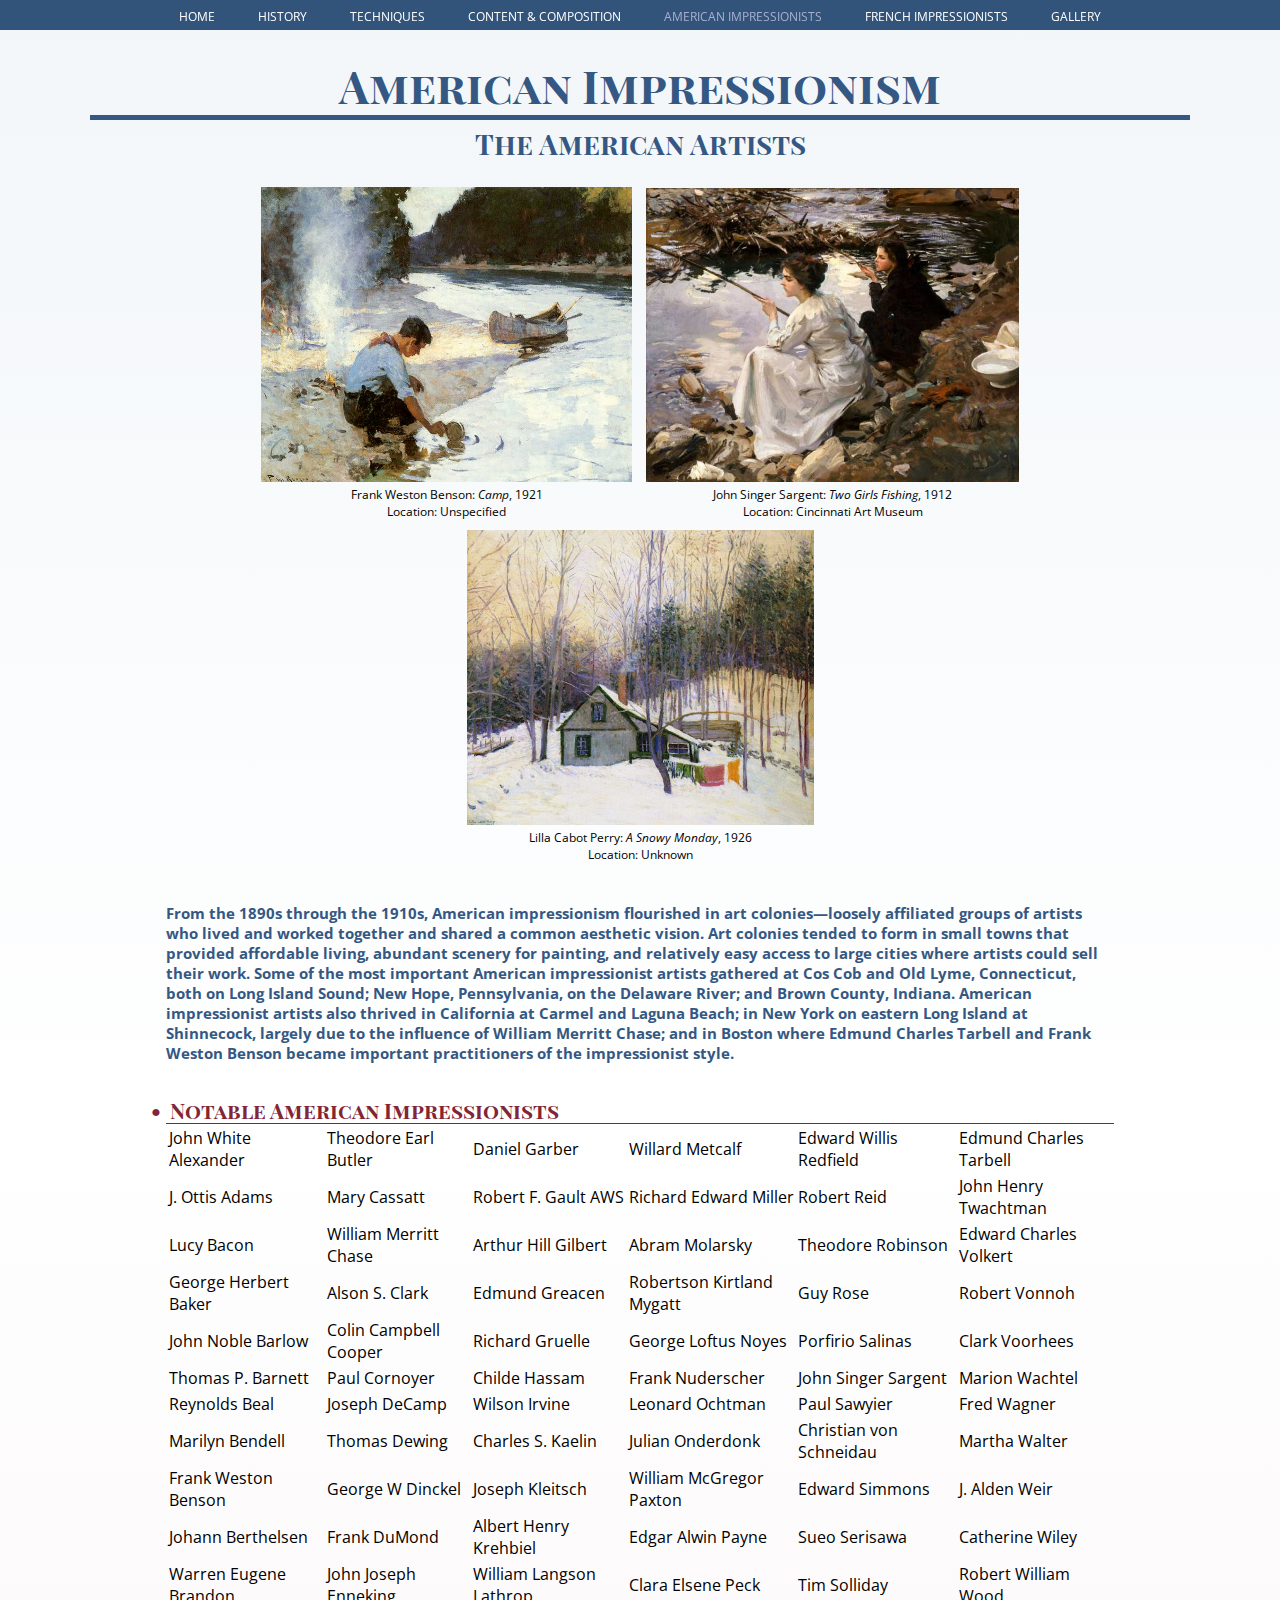
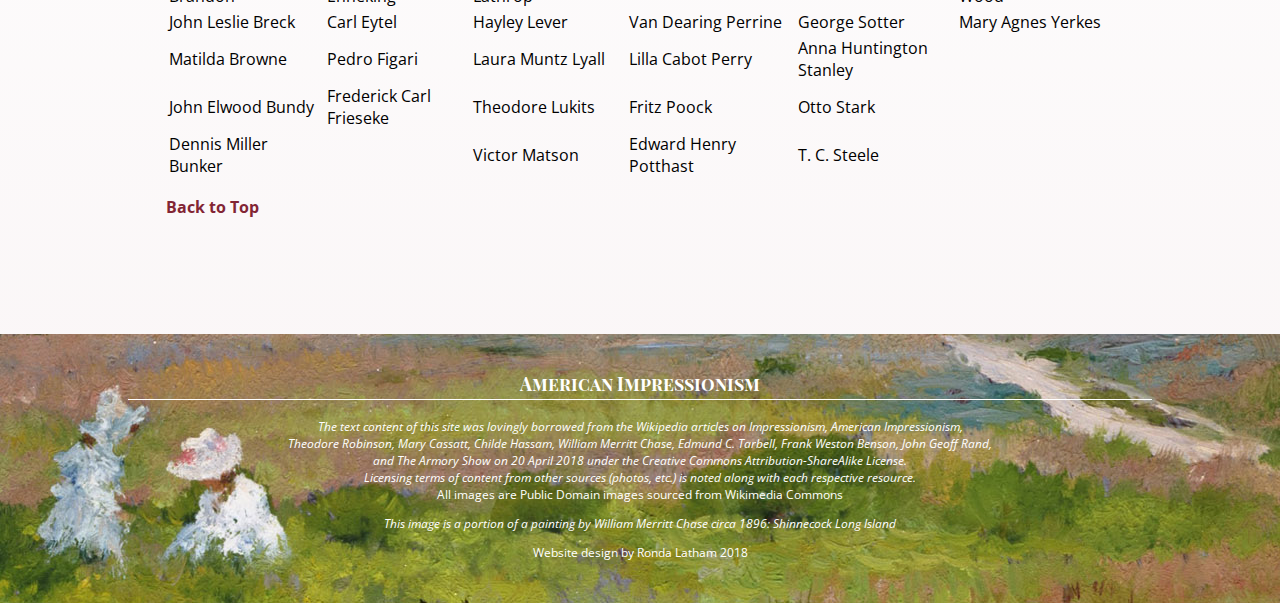
==== commit d74179bc: "Add files via upload" ====
--- a/americans.html
+++ b/americans.html
@@ -4,12 +4,16 @@
 
 <head>
 <meta charset="utf-8" />
+<meta name="viewport" content="initial-scale=1.0">
 <link rel="stylesheet" type="text/css" href="ai.css">
-<link href="https://fonts.googleapis.com/css?family=Open+Sans:300,600|Playfair+Display+SC:700|Playfair+Display:400,700" rel="stylesheet"> 
+<link href="https://fonts.googleapis.com/css?family=Playfair+Display+SC:700" rel="stylesheet"> 
+<link href="https://fonts.googleapis.com/css?family=Open+Sans:300,600" rel="stylesheet"> 
+<link href="https://fonts.googleapis.com/css?family=Playfair+Display:400,700" rel="stylesheet"> 
 <title>American Impressionism: American Artists</title>
 
 <body>
-<nav role="navigation">
+<div id="top"></div>
+<nav>
   <ul>
     <li><a href="index.html">Home</a></li>
     <li><a href="history.html">History</a></li>
@@ -23,7 +27,7 @@
 
 <!-- Hamburger Menu -->
 <div class="dropdown">
-  <span><img src="images/hamburger.png"></span>
+  <span><img src="images/hamburger.png" alt="hamburger menu"></span>
   <div class="dropdown-content">
   <ul>
     <li><a href="index.html">Home</a></li>
@@ -37,7 +41,7 @@
   </div>
 </div>
 
-<header class="center" role="banner"><!-- Center the Images and h1 inside the header -->
+<header class="center"><!-- Center the Images and h1 inside the header -->
 <h1>American Impressionism</h1> 
 <h2>The American Artists</h2>
 <figure>
@@ -182,11 +186,11 @@
   </tr>
 
 </table>
-
+<p class="clear"><a href="#top" class="top">Back to Top</a></p>
 </main><!-- end main body content -->
-<footer role="contentsource">
+<footer>
 <h3>American Impressionism</h3>
-<p><i>The text content of this site was lovingly borrowed from the Wikipedia articles on Impressionism, American Impressionism,</br>Theodore Robinson, Mary Cassatt, Childe Hassam, William Merritt Chase, Edmund C. Tarbell, Frank Weston Benson, John Geoff Rand,</br>and The Armory Show on 20 April 2018 under the Creative Commons Attribution-ShareAlike License.</br>Licensing terms of content from other sources (photos, etc.) is noted along with each respective resource.</i></br>All images are Public Domain images sourced from Wikimedia Commons</p></p>
+<p><i>The text content of this site was lovingly borrowed from the Wikipedia articles on Impressionism, American Impressionism,<br>Theodore Robinson, Mary Cassatt, Childe Hassam, William Merritt Chase, Edmund C. Tarbell, Frank Weston Benson, John Geoff Rand,<br>and The Armory Show on 20 April 2018 under the Creative Commons Attribution-ShareAlike License.<br>Licensing terms of content from other sources (photos, etc.) is noted along with each respective resource.</i><br>All images are Public Domain images sourced from Wikimedia Commons</p>
 <p><i>This image is a portion of a painting by William Merritt Chase circa 1896: Shinnecock Long Island</i></p>
 <p>Website design by Ronda Latham 2018</p>
 </footer>
--- a/ai.css
+++ b/ai.css
@@ -10,7 +10,7 @@
   font-family: 'Open Sans', sans-serif;
   margin: 0 auto;
   padding: 0; 
-  font-size: 13px;
+  font-size: 14px;
   background: #f2f6f9; /* Old browsers */
   background: -moz-linear-gradient(top, #f2f6f9 0%, #ffffff 51%, #f9f4f5 100%); /* FF3.6-15 */
   background: -webkit-linear-gradient(top, #f2f6f9 0%,#ffffff 51%,#f9f4f5 100%); /* Chrome10-25,Safari5.1-6 */
@@ -44,14 +44,7 @@
    content: "\2022";
    padding-right: 9px;
    margin-left: -15px;
-  /* display: inline-block;
-   border:4px solid #822534; 
-   overflow:hidden; 
-   width:0; 
-   height:0; 
-   margin-right: 10px; 
-   border-radius:4px; 
-   vertical-align: 12%; */
+
   }
   main h2 {
     /*font-family: 'Playfair Display', serif;*/
@@ -100,11 +93,17 @@
     header h1 { font-size:45px; }
     header h2 { font-size: 28px; }
     main h2 {font-size: 21px;}
-    body {font-size: 15px;} /* Increase the font size for larger screens*/
+    body {font-size: 16px;} /* Increase the font size for larger screens*/
 	}
 @media only screen and (min-width:944px) {/* At screens larger than 944px hide the dropdown menu*/
     .dropdown {display:none;}
     .dropdown-content {display:none;}
+    main img {width:380px; text-align: center;}
+  }
+@media only screen and (max-width:944px) {
+    img { width:310px;}
+    main img {width:310px; margin: 0 -13px; text-align: center;}
+    .dropdown img {width: 35px; height: 25px;}
   }
 @media only screen and (max-width:480px) {
     img { width:280px;}
@@ -113,7 +112,9 @@
     } /* Decrease the size of the images for screens smaller than 480px wide */
 
 /* At screens smaller than 944px hide the nav bar and show the dropdown menu*/
+/* At screens smaller than 944px set the font size to 14px*/
 @media only screen and (max-width:943px) {
+     body {font-size: 15px;}
      nav {display: none;}
     .dropdown {
       position: relative;
@@ -128,7 +129,7 @@
       position: absolute;
       margin-top: -24px;
       margin-left: -7px;
-      font-size: 12px;
+      font-size: 13px;
       background-color: #345883;
       background-color: rgba(01, 42, 90, .8);
       border-radius: 3px;
@@ -139,10 +140,13 @@
 	.dropdown:hover .dropdown-content {
       display: block;
       color: #a9afcf;}
+    .dropdown:active .dropdown-content {
+      display: none;
+      color: #a9afcf;}
     .dropdown-content ul {
     padding: 10px 10px;
       margin: 0px 0px 0px -10px;
-      min-width: 140px;}
+      min-width: 160px;}
      .dropdown-content a:link {
        color: white; text-decoration: none;}
        .dropdown-content a:visited {
@@ -161,18 +165,14 @@
 figure {
    display: inline-block;
    text-align: center;
-   font-size: 11px;
+   font-size: 12px;
    margin: 5px;
    }
 main figure.right {
-   padding-top: 13px;
-   text-align: center;
-   margin: 0 auto;
+   padding-top: 12px;
    }
    main figure.left {
-   padding-top: 20px;
-   text-align: center;
-   margin: 0 auto;
+   padding-top: 19px;
    }
 nav {
   background-color: #345883;
@@ -279,6 +279,7 @@
   }
 .center {
   text-align: center;
+  margin: 0 auto;
   }
 /*.top  {
   transition-delay: 5s
